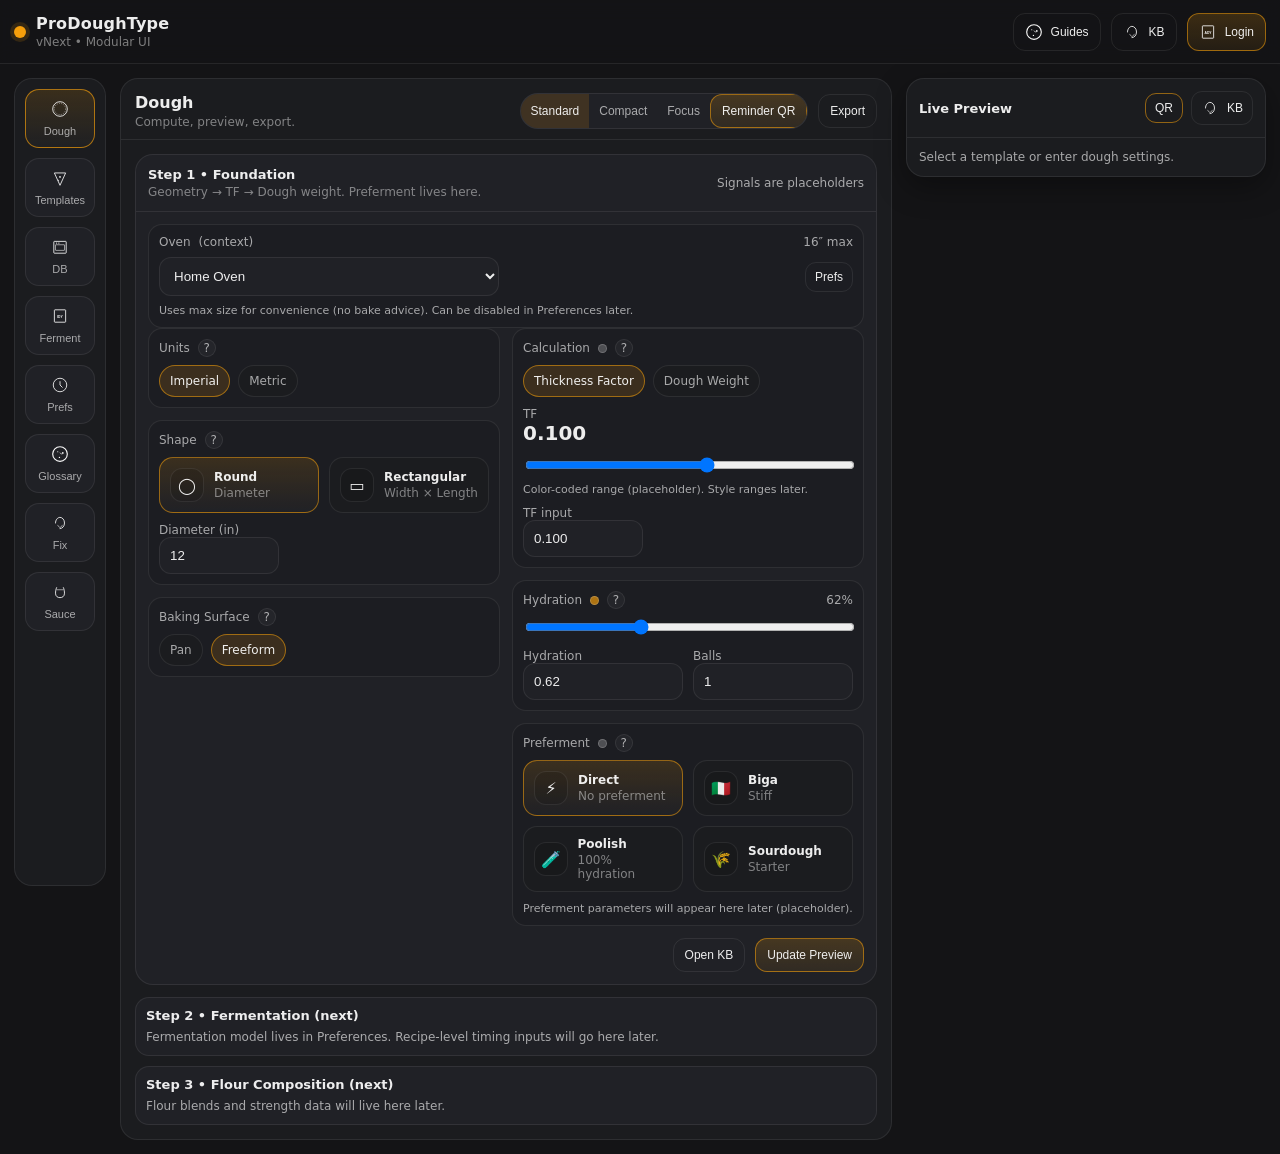
==== index.html @ a7e84750 "Initial commit" ====
<!doctype html>
<html lang="en">
<head>
  <meta charset="utf-8" />
  <meta name="viewport" content="width=device-width, initial-scale=1" />
  <title>ProDoughType vNext</title>

  <!-- 1a) CSS -->
  <link rel="stylesheet" href="./app.css" />
</head>

<body>
  <!-- 1b) App Shell -->
  <div id="app" class="app">

    <!-- 2a) Top Bar -->
    <header class="topbar">
      <div class="brand">
        <div class="brand-dot"></div>
        <div class="brand-text">
          <div class="brand-title">ProDoughType</div>
          <div class="brand-sub">vNext • Modular UI</div>
        </div>
      </div>

      <div class="topbar-actions">
        <button class="btn ghost" id="btnQuickGuide" title="Guides">
          <img class="ico" src="./icons/guides.svg" alt="" />
          <span>Guides</span>
        </button>

        <button class="btn ghost" id="btnOpenKB" title="Knowledge Base">
          <img class="ico" src="./icons/kb.svg" alt="" />
          <span>KB</span>
        </button>

        <button class="btn primary" id="btnAuth" title="Login">
          <img class="ico" src="./icons/login.svg" alt="" />
          <span id="authLabel">Login</span>
        </button>
      </div>
    </header>

    <!-- 2b) Main Layout -->
    <div class="layout">

      <!-- 3a) Left Nav (icon buttons, compact) -->
      <nav class="sidebar" aria-label="Primary">
        <button class="navbtn active" data-route="dough" title="Dough">
          <img class="ico" src="./icons/dough.svg" alt="" />
          <div class="navtxt">Dough</div>
        </button>

        <button class="navbtn" data-route="templates" title="Templates">
          <img class="ico" src="./icons/templates.svg" alt="" />
          <div class="navtxt">Templates</div>
        </button>

        <button class="navbtn" data-route="databases" title="Databases">
          <img class="ico" src="./icons/db.svg" alt="" />
          <div class="navtxt">DB</div>
        </button>

        <button class="navbtn" data-route="fermentation" title="Fermentation">
          <img class="ico" src="./icons/ferment.svg" alt="" />
          <div class="navtxt">Ferment</div>
        </button>

        <button class="navbtn" data-route="preferences" title="Preferences">
          <img class="ico" src="./icons/prefs.svg" alt="" />
          <div class="navtxt">Prefs</div>
        </button>

        <button class="navbtn" data-route="glossary" title="Glossary">
          <img class="ico" src="./icons/guides.svg" alt="" />
          <div class="navtxt">Glossary</div>
        </button>

        <button class="navbtn" data-route="troubleshooting" title="Troubleshooting">
          <img class="ico" src="./icons/kb.svg" alt="" />
          <div class="navtxt">Fix</div>
        </button>

        <button class="navbtn" data-route="sauceSource" title="SauceSource (placeholder)">
          <img class="ico" src="./icons/sauce.svg" alt="" />
          <div class="navtxt">Sauce</div>
        </button>
      </nav>

      <!-- 3b) Workspace -->
      <main class="workspace" aria-label="Workspace">
        <!-- 4a) Route Header -->
        <div class="panelhead">
          <div>
            <div class="paneltitle" id="routeTitle">Dough</div>
            <div class="panelsub" id="routeSub">Compute, preview, export.</div>
          </div>

          <div class="paneltools">
            <div class="seg" id="uiModeSeg">
              <button class="segbtn active" data-uimode="standard">Standard</button>
              <button class="segbtn" data-uimode="compact">Compact</button>
              <button class="segbtn" data-uimode="focus">Focus</button>
			  <!-- E1) Add this button in paneltools -->
              <button class="btn primary" id="btnReminderQR">
             <span>Reminder QR</span>
             </button>
          </div>

            <button class="btn ghost" id="btnExport">
              <span>Export</span>
            </button>
          </div>
        </div>

        <!-- 4b) Route Content Mount -->
        <section id="routeMount" class="routemount"></section>
      </main>

      <!-- 3c) Right Panel: Live Preview + KB Drawer -->
      <aside class="rightpanel" aria-label="Preview">
        <!-- 5a) Live Preview Card -->
        <div class="card" id="previewCard">
          <!-- A1) Live Preview header tools -->
<div class="cardhead">
  <div class="cardtitle">Live Preview</div>

  <div style="display:flex; gap:8px; align-items:center;">
    <button class="btn ghost sm" id="btnPreviewQR" title="Reminder QR">
      <span>QR</span>
    </button>

    <button class="btn ghost sm" id="btnSwapToKB">
      <img class="ico" src="./icons/kb.svg" alt="" />
      <span>KB</span>
    </button>
  </div>
</div>
          <div class="cardbody" id="previewBody">
            <div class="muted">Preview will appear here.</div>
          </div>
        </div>

        <!-- 5b) KB Drawer (replaces preview when open) -->
        <div class="card hidden" id="kbCard">
          <div class="cardhead">
            <div class="cardtitle">Knowledge Base</div>
            <button class="btn ghost sm" id="btnBackToPreview">
              <span>Back</span>
            </button>
          </div>
          <div class="cardbody">
            <input id="kbQuery" class="input" placeholder="Search (sticky dough, slack, gummy, overproofed…)" />
            <div class="list" id="kbResults"></div>
          </div>
        </div>
      </aside>

    </div>
  </div>

  <!-- 6a) Login Modal -->
  <div class="modal hidden" id="authModal" role="dialog" aria-modal="true" aria-labelledby="authTitle">
    <div class="modalbox">
      <div class="modalhead">
        <div class="modaltitle" id="authTitle">Login</div>
        <button class="btn ghost sm" id="btnCloseAuth">Close</button>
      </div>

      <div class="modalbody">
        <div class="row">
          <label class="lbl">Username</label>
          <input id="authUser" class="input" placeholder="danny" />
        </div>
        <div class="row">
          <label class="lbl">Password</label>
          <input id="authPass" class="input" placeholder="••••••••" type="password" />
        </div>

        <div class="row split">
          <button class="btn primary" id="btnDoLogin">Login</button>
          <button class="btn ghost" id="btnDoLogout">Logout</button>
        </div>

        <div class="hint">
          Placeholder auth: localStorage session token (swap later for real backend).
        </div>
      </div>
    </div>
  </div>

  <!-- 7a) App JS -->
  <script type="module" src="./app.js"></script>
</body>
</html>
---- app.css ----
/* 1b) Theme */
:root{
  --bg: #141416;
  --panel: #1b1c1f;
  --panel2: #202126;
  --border: rgba(255,255,255,.08);
  --text: rgba(255,255,255,.92);
  --muted: rgba(255,255,255,.62);
  --muted2: rgba(255,255,255,.45);

  --accent: #f59e0b;
  --accent2: rgba(245,158,11,.14);

  --r-sm: 10px;
  --r-md: 14px;
  --r-lg: 18px;

  --shadow: 0 10px 30px rgba(0,0,0,.35);
  --t: 140ms ease;
}

*{ box-sizing:border-box; }
html,body{ height:100%; }
body{
  margin:0;
  font-family: ui-sans-serif, system-ui, -apple-system, Segoe UI, Roboto, Arial;
  background: var(--bg);
  color: var(--text);
}

/* 2a) Shell */
.app{ min-height:100%; }
.topbar{
  height:64px;
  display:flex;
  align-items:center;
  justify-content:space-between;
  padding: 0 14px;
  border-bottom: 1px solid var(--border);
  background: rgba(20,20,22,.82);
  backdrop-filter: blur(10px);
  position: sticky;
  top: 0;
  z-index: 40;
}

.brand{ display:flex; align-items:center; gap:10px; }
.brand-dot{
  width:12px; height:12px; border-radius:999px;
  background: var(--accent);
  box-shadow: 0 0 0 4px var(--accent2);
}
.brand-title{ font-weight:700; letter-spacing:.2px; }
.brand-sub{ font-size:12px; color: var(--muted2); margin-top:2px; }

.topbar-actions{ display:flex; align-items:center; gap:10px; }

.layout{
  display:grid;
  grid-template-columns: 92px 1fr 360px;
  gap: 14px;
  padding: 14px;
}

/* 3a) Sidebar */
.sidebar{
  background: var(--panel);
  border: 1px solid var(--border);
  border-radius: var(--r-lg);
  padding: 10px;
  display:flex;
  flex-direction:column;
  gap:10px;
  height: calc(100vh - 64px - 28px);
  position: sticky;
  top: 78px;
}

.navbtn{
  width:100%;
  display:flex;
  flex-direction:column;
  align-items:center;
  gap:7px;
  padding: 10px 8px;
  border: 1px solid var(--border);
  border-radius: var(--r-md);
  background: var(--panel2);
  cursor:pointer;
  transition: all var(--t);
}
.navbtn:hover{ border-color: rgba(255,255,255,.18); }
.navbtn.active{
  border-color: rgba(245,158,11,.65);
  background: linear-gradient(180deg, rgba(245,158,11,.14), rgba(255,255,255,.02));
}
.navtxt{ font-size:11px; color: var(--muted); }
.ico{ width:18px; height:18px; }

/* 3b) Workspace */
.workspace{
  background: var(--panel);
  border: 1px solid var(--border);
  border-radius: var(--r-lg);
  overflow:hidden;
  min-height: calc(100vh - 64px - 28px);
}

.panelhead{
  display:flex;
  align-items:center;
  justify-content:space-between;
  padding: 14px 14px 10px 14px;
  border-bottom: 1px solid var(--border);
}
.paneltitle{ font-size:16px; font-weight:700; }
.panelsub{ font-size:12px; color: var(--muted2); margin-top:3px; }

.paneltools{ display:flex; align-items:center; gap:10px; }

/* 4a) Segmented UI mode */
.seg{
  display:flex;
  border: 1px solid var(--border);
  border-radius: 999px;
  overflow:hidden;
  background: var(--panel2);
}
.segbtn{
  padding: 8px 10px;
  font-size:12px;
  color: var(--muted);
  background: transparent;
  border: 0;
  cursor:pointer;
  transition: all var(--t);
}
.segbtn.active{
  color: var(--text);
  background: var(--accent2);
}

/* 4b) Route mount */
.routemount{ padding: 14px; }

/* 3c) Right panel */
.rightpanel{
  position: sticky;
  top: 78px;
  height: calc(100vh - 64px - 28px);
  display:flex;
  flex-direction:column;
  gap:14px;
}

/* 5a) Cards */
.card{
  background: var(--panel);
  border: 1px solid var(--border);
  border-radius: var(--r-lg);
  overflow:hidden;
  box-shadow: var(--shadow);
}
.cardhead{
  display:flex;
  align-items:center;
  justify-content:space-between;
  padding: 12px 12px;
  border-bottom: 1px solid var(--border);
}
.cardtitle{ font-weight:700; font-size:13px; }
.cardbody{ padding: 12px; }

.hidden{ display:none !important; }

/* 6a) Buttons */
.btn{
  display:inline-flex;
  align-items:center;
  gap:8px;
  padding: 9px 11px;
  border-radius: 12px;
  border: 1px solid var(--border);
  background: var(--panel2);
  color: var(--text);
  cursor:pointer;
  transition: all var(--t);
  font-size: 12px;
}
.btn:hover{ border-color: rgba(255,255,255,.18); }
.btn.primary{
  border-color: rgba(245,158,11,.55);
  background: linear-gradient(180deg, rgba(245,158,11,.18), rgba(245,158,11,.08));
}
.btn.ghost{ background: transparent; }
.btn.sm{ padding: 7px 9px; border-radius: 11px; }

.input{
  width:100%;
  padding: 10px 10px;
  border-radius: 12px;
  border: 1px solid var(--border);
  background: var(--panel2);
  color: var(--text);
  outline: none;
}
.input::placeholder{ color: rgba(255,255,255,.35); }

.lbl{ font-size:12px; color: var(--muted); display:block; margin-bottom:6px; }
.row{ margin-bottom: 12px; }
.row.split{ display:flex; gap:10px; }
.muted{ color: var(--muted); font-size:12px; }
.hint{ color: var(--muted2); font-size:12px; line-height:1.35; margin-top: 10px; }

/* 7a) Lists */
.list{ display:flex; flex-direction:column; gap:10px; margin-top:10px; max-height: 520px; overflow:auto; }
.item{
  border: 1px solid var(--border);
  background: var(--panel2);
  border-radius: 14px;
  padding: 10px;
}
.item h4{ margin:0 0 6px 0; font-size:13px; }
.item p{ margin:0; font-size:12px; color: var(--muted); line-height: 1.35; }

/* D2) modal body spacing helper */
.modalbody .btn { margin: 0; }

/* 8a) Modal */
.modal{
  position: fixed;
  inset: 0;
  background: rgba(0,0,0,.55);
  display:flex;
  align-items:center;
  justify-content:center;
  z-index: 90;
}
.modalbox{
  width: min(520px, calc(100vw - 22px));
  background: var(--panel);
  border: 1px solid var(--border);
  border-radius: 18px;
  box-shadow: var(--shadow);
  overflow:hidden;
}
.modalhead{
  display:flex;
  align-items:center;
  justify-content:space-between;
  padding: 12px;
  border-bottom: 1px solid var(--border);
}
.modaltitle{ font-weight:800; font-size:13px; }
.modalbody{ padding: 12px; }

/* 9a) Compact / Focus UI modes (applied via body[data-uimode]) */
body[data-uimode="compact"] .layout{ grid-template-columns: 84px 1fr 320px; }
body[data-uimode="focus"] .rightpanel{ display:none; }
body[data-uimode="focus"] .layout{ grid-template-columns: 92px 1fr; }

/* B1) Foundation layout */
.foundation-grid{
  display:grid;
  grid-template-columns: 1fr 1fr;
  gap: 12px;
}
@media (max-width: 980px){
  .foundation-grid{ grid-template-columns: 1fr; }
}

.step{
  border: 1px solid var(--border);
  border-radius: var(--r-lg);
  background: var(--panel2);
  overflow:hidden;
}
.stephead{
  display:flex;
  justify-content:space-between;
  align-items:center;
  padding: 12px;
  border-bottom: 1px solid var(--border);
}
.steptitle{ font-weight:800; font-size:13px; }
.stepsub{ color: var(--muted2); font-size:12px; margin-top:3px; }
.stepbody{ padding: 12px; }

.field{
  border: 1px solid var(--border);
  border-radius: var(--r-md);
  padding: 10px;
  background: rgba(0,0,0,.10);
}
.fieldtop{
  display:flex;
  align-items:center;
  justify-content:space-between;
  gap: 10px;
  margin-bottom: 8px;
}
.fieldlbl{
  display:flex;
  align-items:center;
  gap: 8px;
  font-size:12px;
  color: var(--muted);
}
.fieldrow{ display:flex; gap:10px; flex-wrap:wrap; align-items:center; }

.pills{ display:flex; gap:8px; flex-wrap:wrap; }
.pill{
  display:inline-flex;
  align-items:center;
  gap:8px;
  padding: 8px 10px;
  border-radius: 999px;
  border: 1px solid var(--border);
  background: var(--panel);
  cursor:pointer;
  transition: all var(--t);
  font-size:12px;
  color: var(--muted);
  user-select:none;
}
.pill:hover{ border-color: rgba(255,255,255,.18); }
.pill.active{
  background: var(--accent2);
  border-color: rgba(245,158,11,.55);
  color: var(--text);
}

.square-grid{
  display:grid;
  grid-template-columns: 1fr 1fr;
  gap: 10px;
}
.sq{
  display:flex;
  gap:10px;
  align-items:center;
  padding: 10px;
  border-radius: var(--r-md);
  border: 1px solid var(--border);
  background: var(--panel);
  cursor:pointer;
  transition: all var(--t);
}
.sq:hover{ border-color: rgba(255,255,255,.18); }
.sq.active{
  background: linear-gradient(180deg, rgba(245,158,11,.14), rgba(255,255,255,.02));
  border-color: rgba(245,158,11,.55);
}
.sq .sqico{
  width:34px; height:34px; border-radius: 12px;
  display:grid; place-items:center;
  border: 1px solid var(--border);
  background: rgba(0,0,0,.10);
}
.sq .sqt{ font-weight:700; font-size:12px; }
.sq .sqs{ font-size:12px; color: var(--muted2); margin-top:2px; }

.inline{
  display:flex; gap:10px; align-items:center; flex-wrap:wrap;
}
.smallinput{
  width: 120px;
}

/* B2) Traffic signals (subtle dots) */
.sig{
  width:9px; height:9px;
  border-radius: 999px;
  border: 1px solid rgba(255,255,255,.22);
  opacity: .9;
}
.sig.g{ background: rgba(46, 204, 113, .75); }
.sig.a{ background: rgba(245, 158, 11, .75); }
.sig.r{ background: rgba(231, 76, 60, .78); }
.sig.gray{ background: rgba(255,255,255,.25); }

.kbmini{
  display:inline-flex;
  align-items:center;
  justify-content:center;
  width:18px; height:18px;
  border-radius: 999px;
  border: 1px solid var(--border);
  background: rgba(255,255,255,.04);
  color: var(--muted);
  cursor:pointer;
  font-size: 12px;
  line-height: 1;
}
.kbmini:hover{ border-color: rgba(255,255,255,.18); }

/* B3) Small snippet popup */
.pop{
  position: fixed;
  z-index: 120;
  width: min(360px, calc(100vw - 22px));
  border-radius: 16px;
  border: 1px solid var(--border);
  background: rgba(27,28,31,.98);
  box-shadow: var(--shadow);
  padding: 12px;
}
.pop h4{
  margin:0 0 6px 0;
  font-size: 13px;
}
.pop p{
  margin:0;
  color: var(--muted);
  font-size: 12px;
  line-height: 1.35;
}
.pop .poprow{
  display:flex;
  justify-content:space-between;
  align-items:center;
  gap:10px;
  margin-top: 10px;
}
.pop a{
  color: rgba(245,158,11,.95);
  text-decoration: none;
  font-size: 12px;
}
.pop a:hover{ text-decoration: underline; }
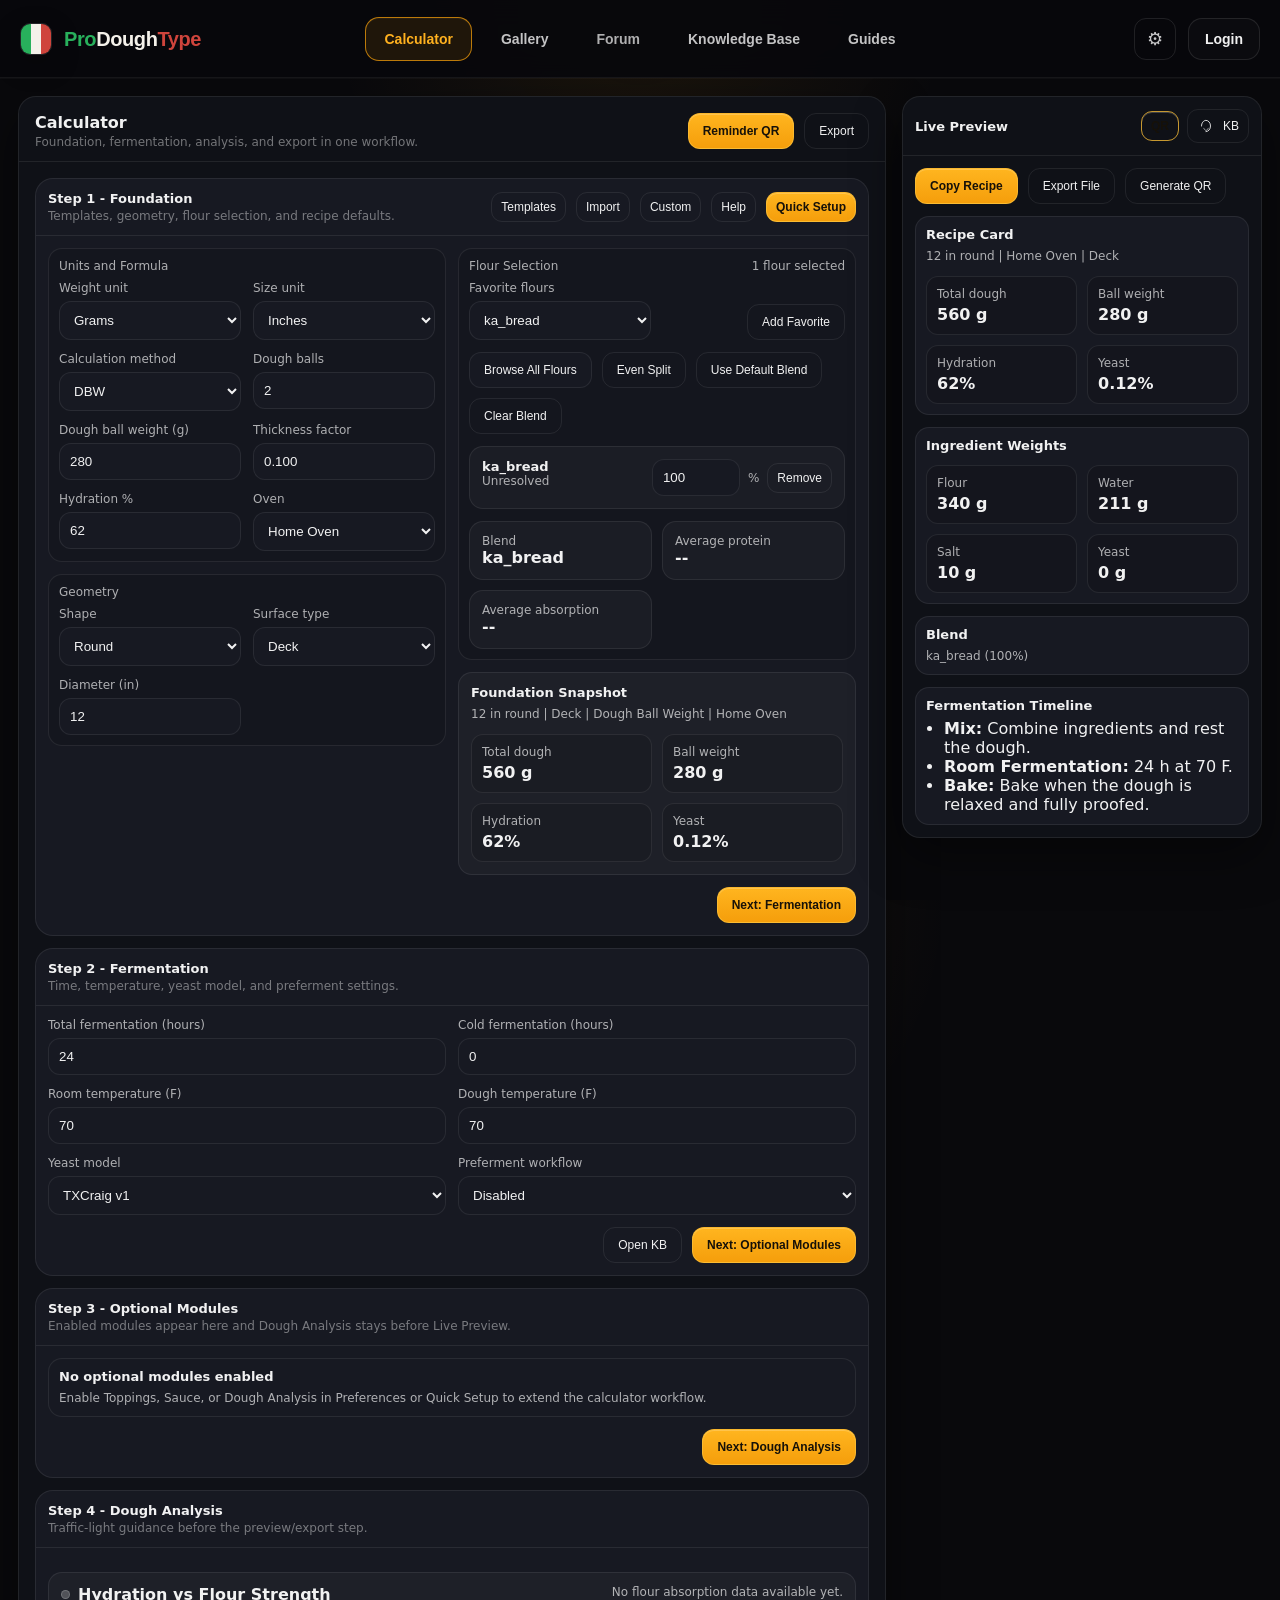
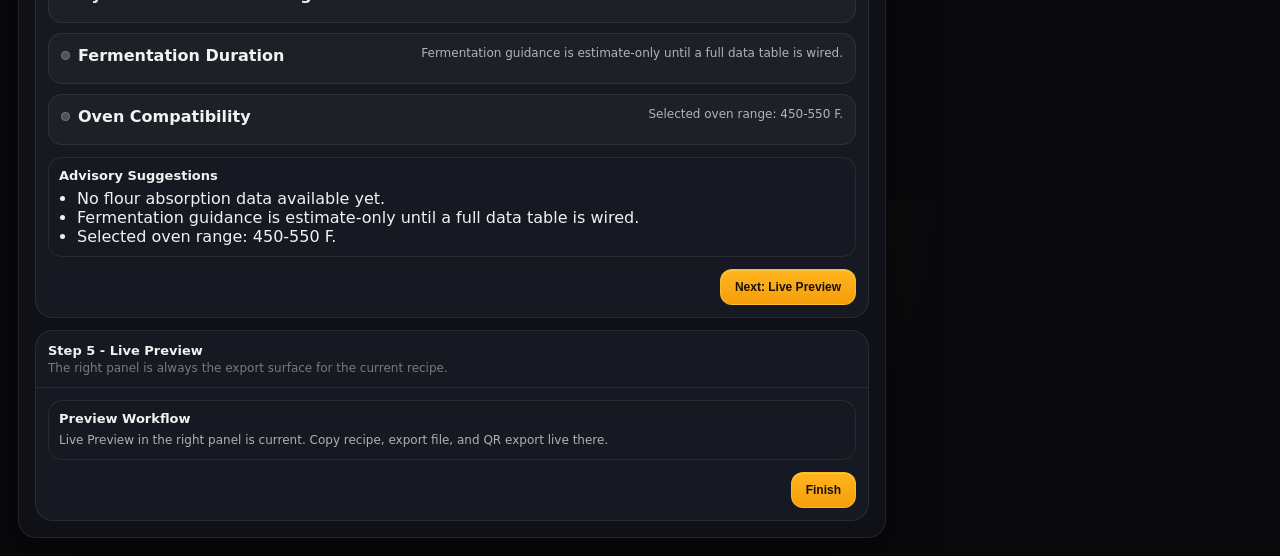
==== commit b676282a: "New update on UI New UI that shifted buttons and expanded prefs" ====
--- a/index.html
+++ b/index.html
@@ -1,170 +1,116 @@
-<!doctype html>
+﻿<!doctype html>
 <html lang="en">
 <head>
   <meta charset="utf-8" />
   <meta name="viewport" content="width=device-width, initial-scale=1" />
   <title>ProDoughType vNext</title>
-
-  <!-- 1a) CSS -->
   <link rel="stylesheet" href="./app.css" />
 </head>
 
 <body>
-  <!-- 1b) App Shell -->
   <div id="app" class="app">
-
-    <!-- 2a) Top Bar -->
     <header class="topbar">
-      <div class="brand">
-        <div class="brand-dot"></div>
-        <div class="brand-text">
-          <div class="brand-title">ProDoughType</div>
-          <div class="brand-sub">vNext • Modular UI</div>
-        </div>
+      <div class="topbar-left">
+        <button class="brand brand-btn" id="btnHome" type="button" title="Open calculator">
+          <span class="brand-flag" aria-hidden="true">
+            <span class="brand-stripe green"></span>
+            <span class="brand-stripe white"></span>
+            <span class="brand-stripe red"></span>
+          </span>
+          <span class="brand-text">
+            <span class="brand-title">
+              <span class="brand-word pro">Pro</span><span class="brand-word dough">Dough</span><span class="brand-word type">Type</span>
+            </span>
+          </span>
+        </button>
       </div>
 
-      <div class="topbar-actions">
-        <button class="btn ghost" id="btnQuickGuide" title="Guides">
-          <img class="ico" src="./icons/guides.svg" alt="" />
-          <span>Guides</span>
+      <div class="topbar-center">
+        <nav class="toolbar-nav" aria-label="Primary">
+          <button class="toolbar-link" id="btnCalculator" type="button" data-route-link="dough">Calculator</button>
+          <button class="toolbar-link" id="btnGallery" type="button" data-route-link="templates">Gallery</button>
+          <button class="toolbar-link placeholder-link" id="btnForum" type="button">Forum</button>
+          <button class="toolbar-link" id="btnOpenKB" type="button">Knowledge Base</button>
+          <button class="toolbar-link" id="btnGuides" type="button" data-route-link="guides">Guides</button>
+        </nav>
+      </div>
+
+      <div class="topbar-right">
+        <button class="iconbtn" id="btnPreferences" type="button" title="Preferences" aria-label="Preferences">
+          <span class="gear-mark" aria-hidden="true">&#9881;</span>
         </button>
 
-        <button class="btn ghost" id="btnOpenKB" title="Knowledge Base">
-          <img class="ico" src="./icons/kb.svg" alt="" />
-          <span>KB</span>
-        </button>
-
-        <button class="btn primary" id="btnAuth" title="Login">
-          <img class="ico" src="./icons/login.svg" alt="" />
-          <span id="authLabel">Login</span>
+        <button class="auth-trigger" id="btnAuth" type="button" title="Login or profile">
+          <img class="auth-image hidden" id="authImage" alt="" />
+          <span class="auth-avatar hidden" id="authAvatar"></span>
+          <span class="auth-label" id="authLabel">Login</span>
         </button>
       </div>
     </header>
 
-    <!-- 2b) Main Layout -->
     <div class="layout">
-
-      <!-- 3a) Left Nav (icon buttons, compact) -->
-      <nav class="sidebar" aria-label="Primary">
-        <button class="navbtn active" data-route="dough" title="Dough">
-          <img class="ico" src="./icons/dough.svg" alt="" />
-          <div class="navtxt">Dough</div>
-        </button>
-
-        <button class="navbtn" data-route="templates" title="Templates">
-          <img class="ico" src="./icons/templates.svg" alt="" />
-          <div class="navtxt">Templates</div>
-        </button>
-
-        <button class="navbtn" data-route="databases" title="Databases">
-          <img class="ico" src="./icons/db.svg" alt="" />
-          <div class="navtxt">DB</div>
-        </button>
-
-        <button class="navbtn" data-route="fermentation" title="Fermentation">
-          <img class="ico" src="./icons/ferment.svg" alt="" />
-          <div class="navtxt">Ferment</div>
-        </button>
-
-        <button class="navbtn" data-route="preferences" title="Preferences">
-          <img class="ico" src="./icons/prefs.svg" alt="" />
-          <div class="navtxt">Prefs</div>
-        </button>
-
-        <button class="navbtn" data-route="glossary" title="Glossary">
-          <img class="ico" src="./icons/guides.svg" alt="" />
-          <div class="navtxt">Glossary</div>
-        </button>
-
-        <button class="navbtn" data-route="troubleshooting" title="Troubleshooting">
-          <img class="ico" src="./icons/kb.svg" alt="" />
-          <div class="navtxt">Fix</div>
-        </button>
-
-        <button class="navbtn" data-route="sauceSource" title="SauceSource (placeholder)">
-          <img class="ico" src="./icons/sauce.svg" alt="" />
-          <div class="navtxt">Sauce</div>
-        </button>
-      </nav>
-
-      <!-- 3b) Workspace -->
       <main class="workspace" aria-label="Workspace">
-        <!-- 4a) Route Header -->
         <div class="panelhead">
           <div>
-            <div class="paneltitle" id="routeTitle">Dough</div>
-            <div class="panelsub" id="routeSub">Compute, preview, export.</div>
+            <div class="paneltitle" id="routeTitle">Calculator</div>
+            <div class="panelsub" id="routeSub">Build formulas, preview, and export.</div>
           </div>
 
           <div class="paneltools">
-            <div class="seg" id="uiModeSeg">
-              <button class="segbtn active" data-uimode="standard">Standard</button>
-              <button class="segbtn" data-uimode="compact">Compact</button>
-              <button class="segbtn" data-uimode="focus">Focus</button>
-			  <!-- E1) Add this button in paneltools -->
-              <button class="btn primary" id="btnReminderQR">
-             <span>Reminder QR</span>
-             </button>
-          </div>
-
-            <button class="btn ghost" id="btnExport">
+            <button class="btn primary" id="btnReminderQR" type="button">
+              <span>Reminder QR</span>
+            </button>
+            <button class="btn ghost" id="btnExport" type="button">
               <span>Export</span>
             </button>
           </div>
         </div>
 
-        <!-- 4b) Route Content Mount -->
         <section id="routeMount" class="routemount"></section>
       </main>
 
-      <!-- 3c) Right Panel: Live Preview + KB Drawer -->
       <aside class="rightpanel" aria-label="Preview">
-        <!-- 5a) Live Preview Card -->
         <div class="card" id="previewCard">
-          <!-- A1) Live Preview header tools -->
-<div class="cardhead">
-  <div class="cardtitle">Live Preview</div>
+          <div class="cardhead">
+            <div class="cardtitle">Live Preview</div>
 
-  <div style="display:flex; gap:8px; align-items:center;">
-    <button class="btn ghost sm" id="btnPreviewQR" title="Reminder QR">
-      <span>QR</span>
-    </button>
+            <div style="display:flex; gap:8px; align-items:center;">
+              <button class="btn ghost sm" id="btnPreviewQR" title="Reminder QR" type="button">
+                <span>QR</span>
+              </button>
 
-    <button class="btn ghost sm" id="btnSwapToKB">
-      <img class="ico" src="./icons/kb.svg" alt="" />
-      <span>KB</span>
-    </button>
-  </div>
-</div>
+              <button class="btn ghost sm" id="btnSwapToKB" type="button">
+                <img class="ico" src="./icons/kb.svg" alt="" />
+                <span>KB</span>
+              </button>
+            </div>
+          </div>
           <div class="cardbody" id="previewBody">
             <div class="muted">Preview will appear here.</div>
           </div>
         </div>
 
-        <!-- 5b) KB Drawer (replaces preview when open) -->
         <div class="card hidden" id="kbCard">
           <div class="cardhead">
             <div class="cardtitle">Knowledge Base</div>
-            <button class="btn ghost sm" id="btnBackToPreview">
+            <button class="btn ghost sm" id="btnBackToPreview" type="button">
               <span>Back</span>
             </button>
           </div>
           <div class="cardbody">
-            <input id="kbQuery" class="input" placeholder="Search (sticky dough, slack, gummy, overproofed…)" />
+            <input id="kbQuery" class="input" placeholder="Search (sticky dough, slack, gummy, overproofed...)" />
             <div class="list" id="kbResults"></div>
           </div>
         </div>
       </aside>
-
     </div>
   </div>
 
-  <!-- 6a) Login Modal -->
   <div class="modal hidden" id="authModal" role="dialog" aria-modal="true" aria-labelledby="authTitle">
     <div class="modalbox">
       <div class="modalhead">
         <div class="modaltitle" id="authTitle">Login</div>
-        <button class="btn ghost sm" id="btnCloseAuth">Close</button>
+        <button class="btn ghost sm" id="btnCloseAuth" type="button">Close</button>
       </div>
 
       <div class="modalbody">
@@ -174,22 +120,63 @@
         </div>
         <div class="row">
           <label class="lbl">Password</label>
-          <input id="authPass" class="input" placeholder="••••••••" type="password" />
+          <input id="authPass" class="input" placeholder="password" type="password" />
         </div>
 
         <div class="row split">
-          <button class="btn primary" id="btnDoLogin">Login</button>
-          <button class="btn ghost" id="btnDoLogout">Logout</button>
+          <button class="btn primary" id="btnDoLogin" type="button">Login</button>
         </div>
 
         <div class="hint">
-          Placeholder auth: localStorage session token (swap later for real backend).
+          Placeholder auth popup for local development. Profile details are stored locally for now.
         </div>
       </div>
     </div>
   </div>
 
-  <!-- 7a) App JS -->
+  <div class="modal hidden" id="profileModal" role="dialog" aria-modal="true" aria-labelledby="profileTitle">
+    <div class="modalbox">
+      <div class="modalhead">
+        <div class="modaltitle" id="profileTitle">Profile</div>
+        <button class="btn ghost sm" id="btnCloseProfile" type="button">Close</button>
+      </div>
+
+      <div class="modalbody">
+        <div class="row">
+          <label class="lbl">Username</label>
+          <input id="profileUsername" class="input" placeholder="Danny Dough" />
+        </div>
+        <div class="row">
+          <label class="lbl">Email</label>
+          <input id="profileEmail" class="input" placeholder="name@example.com" />
+        </div>
+        <div class="row">
+          <label class="lbl">Avatar image URL</label>
+          <input id="profileAvatarUrl" class="input" placeholder="https://example.com/avatar.jpg" />
+        </div>
+        <div class="row">
+          <label class="lbl">Favorite pizza</label>
+          <input id="profileFavoritePizza" class="input" placeholder="NY slice" />
+        </div>
+        <div class="row">
+          <label class="checkrow">
+            <input id="profileSubscriber" type="checkbox" />
+            <span>Paid subscriber</span>
+          </label>
+        </div>
+
+        <div class="row split">
+          <button class="btn primary" id="btnSaveProfile" type="button">Save Profile</button>
+          <button class="btn ghost" id="btnProfileLogout" type="button">Logout</button>
+        </div>
+
+        <div class="hint">
+          Account data is local-only until backend auth and billing are wired.
+        </div>
+      </div>
+    </div>
+  </div>
+
   <script type="module" src="./app.js"></script>
 </body>
-</html>+</html>
--- a/app.css
+++ b/app.css
@@ -1,21 +1,27 @@
-/* 1b) Theme */
+﻿/* 1b) Theme */
 :root{
-  --bg: #141416;
-  --panel: #1b1c1f;
-  --panel2: #202126;
+  --bg: #09090c;
+  --panel: #0f1117;
+  --panel2: #171922;
+  --panel3: #1d202a;
   --border: rgba(255,255,255,.08);
-  --text: rgba(255,255,255,.92);
-  --muted: rgba(255,255,255,.62);
-  --muted2: rgba(255,255,255,.45);
+  --border-strong: rgba(245,158,11,.42);
+  --text: rgba(255,255,255,.94);
+  --muted: rgba(255,255,255,.66);
+  --muted2: rgba(255,255,255,.42);
 
   --accent: #f59e0b;
   --accent2: rgba(245,158,11,.14);
+  --accent-strong: #ffb11f;
+  --brand-green: #28b05c;
+  --brand-white: #f4f1ea;
+  --brand-red: #cf443c;
 
   --r-sm: 10px;
   --r-md: 14px;
   --r-lg: 18px;
 
-  --shadow: 0 10px 30px rgba(0,0,0,.35);
+  --shadow: 0 18px 50px rgba(0,0,0,.42);
   --t: 140ms ease;
 }
 
@@ -24,93 +30,185 @@
 body{
   margin:0;
   font-family: ui-sans-serif, system-ui, -apple-system, Segoe UI, Roboto, Arial;
-  background: var(--bg);
+  background:
+    radial-gradient(circle at top center, rgba(245,158,11,.08), transparent 28%),
+    var(--bg);
   color: var(--text);
 }
 
 /* 2a) Shell */
 .app{ min-height:100%; }
 .topbar{
-  height:64px;
-  display:flex;
-  align-items:center;
-  justify-content:space-between;
-  padding: 0 14px;
-  border-bottom: 1px solid var(--border);
-  background: rgba(20,20,22,.82);
-  backdrop-filter: blur(10px);
+  min-height:78px;
+  display:grid;
+  grid-template-columns: 1fr auto 1fr;
+  align-items:center;
+  gap:24px;
+  padding: 0 20px;
+  border-bottom: 1px solid rgba(255,255,255,.06);
+  background: rgba(8,8,12,.94);
+  backdrop-filter: blur(14px);
   position: sticky;
   top: 0;
-  z-index: 40;
-}
-
-.brand{ display:flex; align-items:center; gap:10px; }
-.brand-dot{
-  width:12px; height:12px; border-radius:999px;
-  background: var(--accent);
-  box-shadow: 0 0 0 4px var(--accent2);
-}
-.brand-title{ font-weight:700; letter-spacing:.2px; }
-.brand-sub{ font-size:12px; color: var(--muted2); margin-top:2px; }
-
-.topbar-actions{ display:flex; align-items:center; gap:10px; }
+  z-index: 60;
+  box-shadow: 0 1px 0 rgba(255,255,255,.03);
+}
+
+.topbar-left{
+  display:flex;
+  align-items:center;
+  min-width:0;
+}
+
+.topbar-center{
+  display:flex;
+  justify-content:center;
+  min-width:0;
+}
+
+.topbar-right{
+  display:flex;
+  align-items:center;
+  justify-content:flex-end;
+  gap:12px;
+  min-width:0;
+}
+
+.brand{
+  display:flex;
+  align-items:center;
+  gap:12px;
+}
+
+.brand-btn{
+  padding:0;
+  border:0;
+  background:transparent;
+  color:var(--text);
+  cursor:pointer;
+}
+
+.brand-flag{
+  width:32px;
+  height:32px;
+  border-radius:10px;
+  overflow:hidden;
+  display:grid;
+  grid-template-columns: repeat(3, 1fr);
+  border:1px solid rgba(255,255,255,.12);
+  box-shadow: 0 10px 28px rgba(0,0,0,.25);
+}
+
+.brand-stripe.green{ background:var(--brand-green); }
+.brand-stripe.white{ background:var(--brand-white); }
+.brand-stripe.red{ background:var(--brand-red); }
+
+.brand-text{
+  display:flex;
+  align-items:center;
+}
+
+.brand-title{
+  display:inline-flex;
+  align-items:center;
+  font-weight:800;
+  letter-spacing:-.02em;
+  font-size:20px;
+  line-height:1;
+}
+
+.brand-word.pro{ color: var(--brand-green); }
+.brand-word.dough{ color: var(--brand-white); }
+.brand-word.type{ color: var(--brand-red); }
+
+.toolbar-nav{
+  display:flex;
+  align-items:center;
+  justify-content:center;
+  gap:10px;
+  flex-wrap:wrap;
+}
+
+.toolbar-link{
+  display:inline-flex;
+  align-items:center;
+  justify-content:center;
+  min-height:44px;
+  padding: 0 18px;
+  border-radius: 14px;
+  border: 1px solid transparent;
+  background: transparent;
+  color: rgba(255,255,255,.76);
+  cursor:pointer;
+  transition: all var(--t);
+  font-size:14px;
+  font-weight:600;
+}
+
+.toolbar-link:hover{
+  color: var(--text);
+  background: rgba(255,255,255,.03);
+}
+
+.toolbar-link.active{
+  border-color: rgba(245,158,11,.74);
+  background: rgba(245,158,11,.1);
+  color: var(--accent-strong);
+  box-shadow: inset 0 1px 0 rgba(255,255,255,.04);
+}
+
+.placeholder-link{
+  color: rgba(255,255,255,.68);
+}
+
+.iconbtn{
+  display:inline-grid;
+  place-items:center;
+  width:42px;
+  height:42px;
+  border-radius:12px;
+  border: 1px solid rgba(255,255,255,.1);
+  background: transparent;
+  color: rgba(255,255,255,.78);
+  cursor:pointer;
+  transition: all var(--t);
+}
+
+.iconbtn:hover,
+.iconbtn.active{
+  border-color: rgba(245,158,11,.58);
+  background: rgba(245,158,11,.1);
+  color: var(--accent-strong);
+}
+
+.gear-mark{
+  font-size:18px;
+  line-height:1;
+}
 
 .layout{
   display:grid;
-  grid-template-columns: 92px 1fr 360px;
-  gap: 14px;
-  padding: 14px;
-}
-
-/* 3a) Sidebar */
-.sidebar{
-  background: var(--panel);
-  border: 1px solid var(--border);
-  border-radius: var(--r-lg);
-  padding: 10px;
-  display:flex;
-  flex-direction:column;
-  gap:10px;
-  height: calc(100vh - 64px - 28px);
-  position: sticky;
-  top: 78px;
-}
-
-.navbtn{
-  width:100%;
-  display:flex;
-  flex-direction:column;
-  align-items:center;
-  gap:7px;
-  padding: 10px 8px;
-  border: 1px solid var(--border);
-  border-radius: var(--r-md);
-  background: var(--panel2);
-  cursor:pointer;
-  transition: all var(--t);
-}
-.navbtn:hover{ border-color: rgba(255,255,255,.18); }
-.navbtn.active{
-  border-color: rgba(245,158,11,.65);
-  background: linear-gradient(180deg, rgba(245,158,11,.14), rgba(255,255,255,.02));
-}
-.navtxt{ font-size:11px; color: var(--muted); }
+  grid-template-columns: minmax(0, 1fr) 360px;
+  gap: 16px;
+  padding: 18px;
+}
+
 .ico{ width:18px; height:18px; }
 
-/* 3b) Workspace */
 .workspace{
   background: var(--panel);
   border: 1px solid var(--border);
   border-radius: var(--r-lg);
   overflow:hidden;
-  min-height: calc(100vh - 64px - 28px);
+  min-height: calc(100vh - 78px - 36px);
+  box-shadow: var(--shadow);
 }
 
 .panelhead{
   display:flex;
   align-items:center;
   justify-content:space-between;
-  padding: 14px 14px 10px 14px;
+  padding: 16px 16px 12px 16px;
   border-bottom: 1px solid var(--border);
 }
 .paneltitle{ font-size:16px; font-weight:700; }
@@ -118,7 +216,6 @@
 
 .paneltools{ display:flex; align-items:center; gap:10px; }
 
-/* 4a) Segmented UI mode */
 .seg{
   display:flex;
   border: 1px solid var(--border);
@@ -136,21 +233,86 @@
   transition: all var(--t);
 }
 .segbtn.active{
-  color: var(--text);
-  background: var(--accent2);
-}
-
-/* 4b) Route mount */
-.routemount{ padding: 14px; }
-
-/* 3c) Right panel */
+  color: #151109;
+  background: linear-gradient(180deg, #ffb51f, #f59e0b);
+}
+
+.routemount{ padding: 16px; }
+
 .rightpanel{
   position: sticky;
-  top: 78px;
-  height: calc(100vh - 64px - 28px);
+  top: 96px;
+  height: calc(100vh - 78px - 36px);
   display:flex;
   flex-direction:column;
-  gap:14px;
+  gap:16px;
+}
+
+.auth-trigger{
+  display:inline-flex;
+  align-items:center;
+  justify-content:center;
+  gap:10px;
+  min-height:42px;
+  padding: 0 16px;
+  border-radius: 14px;
+  border: 1px solid rgba(255,255,255,.1);
+  background: rgba(255,255,255,.02);
+  color: var(--text);
+  cursor:pointer;
+  transition: all var(--t);
+  font-size:14px;
+  font-weight:600;
+}
+
+.auth-trigger:hover,
+.auth-trigger.is-authenticated{
+  border-color: rgba(245,158,11,.58);
+  background: rgba(255,255,255,.04);
+  box-shadow: inset 0 1px 0 rgba(255,255,255,.04);
+}
+
+.auth-avatar,
+.auth-image{
+  width: 28px;
+  height: 28px;
+  border-radius: 999px;
+  flex: 0 0 auto;
+}
+
+.auth-avatar{
+  display:grid;
+  place-items:center;
+  background: linear-gradient(180deg, #ffbc2d, #f59e0b);
+  color:#161109;
+  font-size:11px;
+  font-weight:800;
+  letter-spacing:.04em;
+  border: 1px solid rgba(255,255,255,.12);
+}
+
+.auth-image{
+  object-fit:cover;
+  border: 1px solid rgba(255,255,255,.12);
+  background: rgba(255,255,255,.08);
+}
+
+.auth-label{
+  font-size:14px;
+  font-weight:700;
+  white-space:nowrap;
+}
+
+body[data-uimode="compact"] .layout{
+  grid-template-columns: minmax(0, 1fr) 320px;
+}
+
+body[data-uimode="focus"] .rightpanel{
+  display:none;
+}
+
+body[data-uimode="focus"] .layout{
+  grid-template-columns: minmax(0, 1fr);
 }
 
 /* 5a) Cards */
@@ -178,7 +340,7 @@
   display:inline-flex;
   align-items:center;
   gap:8px;
-  padding: 9px 11px;
+  padding: 10px 14px;
   border-radius: 12px;
   border: 1px solid var(--border);
   background: var(--panel2);
@@ -187,12 +349,19 @@
   transition: all var(--t);
   font-size: 12px;
 }
-.btn:hover{ border-color: rgba(255,255,255,.18); }
+.btn:hover{
+  border-color: rgba(255,255,255,.16);
+  background: var(--panel3);
+}
 .btn.primary{
-  border-color: rgba(245,158,11,.55);
-  background: linear-gradient(180deg, rgba(245,158,11,.18), rgba(245,158,11,.08));
+  border-color: rgba(250,190,56,.78);
+  background: linear-gradient(180deg, #ffb51f, #f59e0b);
+  color: #161109;
+  font-weight:700;
+  box-shadow: inset 0 1px 0 rgba(255,255,255,.2);
 }
 .btn.ghost{ background: transparent; }
+.btn.ghost:hover{ background: rgba(255,255,255,.04); }
 .btn.sm{ padding: 7px 9px; border-radius: 11px; }
 
 .input{
@@ -203,6 +372,10 @@
   background: var(--panel2);
   color: var(--text);
   outline: none;
+}
+.input:focus{
+  border-color: rgba(245,158,11,.52);
+  box-shadow: 0 0 0 3px rgba(245,158,11,.08);
 }
 .input::placeholder{ color: rgba(255,255,255,.35); }
 
@@ -211,6 +384,88 @@
 .row.split{ display:flex; gap:10px; }
 .muted{ color: var(--muted); font-size:12px; }
 .hint{ color: var(--muted2); font-size:12px; line-height:1.35; margin-top: 10px; }
+.checkrow{
+  display:inline-flex;
+  align-items:center;
+  gap:10px;
+  font-size:12px;
+  color:var(--text);
+}
+
+.checkrow input{
+  accent-color: var(--accent);
+}
+
+.prefsGrid{
+  display:grid;
+  grid-template-columns: repeat(2, minmax(0, 1fr));
+  gap:12px;
+}
+
+.prefSection{
+  border: 1px solid var(--border);
+  border-radius: 16px;
+  background: rgba(255,255,255,.03);
+  padding: 12px;
+}
+
+.prefSection h4{
+  margin:0 0 6px 0;
+  font-size:13px;
+}
+
+.prefSection p{
+  margin:0;
+  font-size:12px;
+  color: var(--muted);
+}
+
+.prefOvenList{
+  display:flex;
+  flex-direction:column;
+  gap:8px;
+  margin-top:12px;
+}
+
+.prefOvenRow{
+  display:flex;
+  justify-content:space-between;
+  gap:10px;
+  align-items:center;
+  padding: 10px 12px;
+  border-radius: 12px;
+  border: 1px solid var(--border);
+  background: var(--panel);
+}
+
+.prefOvenMeta{
+  font-size:12px;
+  color: var(--muted);
+  margin-top:2px;
+}
+
+.prefAddOven{
+  display:grid;
+  grid-template-columns: minmax(0, 1fr) 120px auto;
+  gap:8px;
+  margin-top:12px;
+}
+
+.prefStack{
+  display:flex;
+  flex-direction:column;
+  gap:10px;
+}
+
+@media (max-width: 760px) {
+  .prefsGrid{
+    grid-template-columns: 1fr;
+  }
+
+  .prefAddOven{
+    grid-template-columns: 1fr;
+  }
+}
 
 /* 7a) Lists */
 .list{ display:flex; flex-direction:column; gap:10px; margin-top:10px; max-height: 520px; overflow:auto; }
@@ -255,9 +510,6 @@
 .modalbody{ padding: 12px; }
 
 /* 9a) Compact / Focus UI modes (applied via body[data-uimode]) */
-body[data-uimode="compact"] .layout{ grid-template-columns: 84px 1fr 320px; }
-body[data-uimode="focus"] .rightpanel{ display:none; }
-body[data-uimode="focus"] .layout{ grid-template-columns: 92px 1fr; }
 
 /* B1) Foundation layout */
 .foundation-grid{
@@ -427,4 +679,747 @@
   text-decoration: none;
   font-size: 12px;
 }
-.pop a:hover{ text-decoration: underline; }+.pop a:hover{ text-decoration: underline; }
+
+/* F-CSS-1 : Flour Page Layout */
+
+.flourPage {
+  display: flex;
+  flex-direction: column;
+  height: 100%;
+  gap: 12px;
+}
+
+.flourTop {
+  display: flex;
+  justify-content: space-between;
+  align-items: center;
+  gap: 16px;
+}
+
+.flourControls {
+  display: flex;
+  gap: 10px;
+  align-items: center;
+}
+
+.flourLayout {
+  display: grid;
+  grid-template-columns: 1fr 320px;
+  gap: 18px;
+  height: 100%;
+}
+/* F-CSS-3 : Flour Card */
+
+.flourCard {
+  position: relative;
+  display: flex;
+  flex-direction: column;
+  justify-content: flex-end;
+
+  height: 180px;
+  padding: 14px;
+
+  border-radius: 10px;
+  border: 1px solid rgba(255,255,255,0.06);
+
+  background: #1b1b1f;
+  color: #fff;
+
+  cursor: pointer;
+  overflow: hidden;
+
+  transition: transform .15s ease, box-shadow .15s ease;
+}
+
+.flourCard:hover {
+  transform: translateY(-3px);
+  box-shadow: 0 8px 22px rgba(0,0,0,.45);
+}
+
+/* F-CSS-4 : Logo Zoom */
+
+.flourLogo {
+  position: absolute;
+  inset: 0;
+  display: flex;
+  align-items: center;
+  justify-content: center;
+  opacity: .15;
+}
+
+.flourLogo img {
+  max-width: 90px;
+  transition: transform .2s ease;
+}
+
+.flourCard:hover .flourLogo img {
+  transform: scale(1.15);
+}
+
+/* F-CSS-5 : Card Text */
+
+.flourName {
+  font-weight: 600;
+  font-size: 14px;
+
+  white-space: nowrap;
+  overflow: hidden;
+  text-overflow: ellipsis;
+}
+
+.flourSub {
+  font-size: 12px;
+  opacity: .75;
+
+  white-space: nowrap;
+  overflow: hidden;
+  text-overflow: ellipsis;
+}
+
+/* F-CSS-6 : Blend Panel */
+
+.flourBlend {
+  position: sticky;
+  top: 16px;
+  align-self: start;
+}
+
+.blendRow {
+  display: flex;
+  justify-content: space-between;
+  margin-top: 10px;
+}
+
+.blendStats {
+  display: flex;
+  justify-content: space-between;
+  margin-top: 14px;
+}
+
+.stat .k {
+  font-size: 11px;
+  opacity: .6;
+}
+
+.stat .v {
+  font-size: 16px;
+  font-weight: 600;
+}
+
+/* =========================================================
+   T-CSS : Templates (single source of truth)
+   - Unified card: image on top (full width square), text below
+   - Predictable grid sizing + spacing
+   ========================================================= */
+
+/* Grid */
+.templatePage .flourGrid{
+  display: grid;
+  grid-template-columns: repeat(auto-fit, minmax(240px, 1fr));
+  gap: 22px;
+  align-items: start;
+}
+
+/* Optional: keep cards from stretching too wide on huge screens */
+.templatePage .tplCardWrap{
+  max-width: 300px;
+}
+
+/* Unified card */
+.tplCardWrap{
+  background: rgba(255,255,255,0.04);
+  border-radius: 22px;
+  overflow: hidden;
+  border: 1px solid rgba(255,255,255,0.06);
+  display: flex;
+  flex-direction: column;
+  cursor: pointer; /* hover target */
+  transition: transform .15s ease, box-shadow .15s ease;
+}
+
+.tplCardWrap:hover{
+  transform: translateY(-3px);
+  box-shadow: 0 10px 28px rgba(0,0,0,.45);
+}
+
+/* Image area: full width square */
+.tplTile{
+  width: 100%;
+  padding: 0;
+  background: #fff; /* mat */
+}
+
+.tplTileInner{
+  width: 100%;
+  aspect-ratio: 1 / 1;
+  overflow: hidden;
+}
+
+.tplTileInner img{
+  width: 100%;
+  height: 100%;
+  display: block;
+  object-fit: contain; /* no cropping for now */
+  object-position: center;
+}
+
+/* Text area: padded, slightly different shade */
+.tplCap{
+  padding: 16px 18px 18px;
+  background: rgba(255,255,255,0.02);
+  box-sizing: border-box;
+}
+
+.tplName{
+  font-size: 32px;
+  font-weight: 700;
+  line-height: 1.05;
+  margin: 0;
+}
+
+.tplSub{
+  margin-top: 10px;
+  font-size: 16px;
+  opacity: .70;
+}
+
+/* =========================================================
+   Flour Browser Modal
+   ========================================================= */
+/* ===== Flour picker: template-style modal ===== */
+
+.fpOverlay {
+  position: fixed;
+  inset: 0;
+  z-index: 9999;
+  display: flex;
+  align-items: center;
+  justify-content: center;
+  padding: clamp(10px, 2vw, 16px);
+  background: rgba(8, 10, 14, 0.68);
+  backdrop-filter: blur(6px);
+}
+
+.fpModal {
+  width: min(920px, 90vw);
+  max-height: 82vh;
+  display: flex;
+  flex-direction: column;
+  gap: 10px;
+  padding: 14px;
+  border-radius: 16px;
+  background: var(--panel, #181a1d);
+  border: 1px solid rgba(255, 255, 255, 0.08);
+  box-shadow: 0 24px 68px rgba(0, 0, 0, 0.5);
+  overflow: hidden;
+}
+
+.fpHead {
+  display: flex;
+  align-items: flex-start;
+  justify-content: space-between;
+  gap: 12px;
+}
+
+.fpHeadActions {
+  display: flex;
+  gap: 8px;
+  align-items: center;
+}
+
+.fpHeadScope {
+  flex: 0 0 auto;
+}
+
+.fpHeadScope .segbtn {
+  min-width: 92px;
+}
+
+.fpEyebrow {
+  font-size: 11px;
+  opacity: 0.7;
+  text-transform: uppercase;
+  letter-spacing: 0.08em;
+}
+
+.fpTitle {
+  margin: 2px 0 4px;
+  font-size: 20px;
+  line-height: 1.12;
+}
+
+.fpSub {
+  margin: 0;
+  color: var(--muted, #a1a1aa);
+  font-size: 12px;
+}
+
+.fpToolbar {
+  display: grid;
+  grid-template-columns: minmax(0, 1fr) 190px;
+  gap: 10px;
+}
+
+.fpFilters {
+  display: flex;
+  gap: 6px;
+  flex-wrap: wrap;
+}
+
+.fpChip {
+  appearance: none;
+  border: 1px solid rgba(255, 255, 255, 0.08);
+  background: rgba(255, 255, 255, 0.04);
+  color: inherit;
+  border-radius: 999px;
+  padding: 6px 10px;
+  font: inherit;
+  font-size: 12px;
+  line-height: 1.15;
+  cursor: pointer;
+}
+
+.fpChip.active,
+.fpChip:hover {
+  border-color: rgba(245, 158, 11, 0.45);
+  background: rgba(245, 158, 11, 0.14);
+}
+
+.fpMeta {
+  color: var(--muted, #a1a1aa);
+  font-size: 12px;
+}
+
+.fpScroll {
+  min-height: 0;
+  flex: 1;
+  overflow: auto;
+  padding-right: 2px;
+}
+
+.fpTplGrid {
+  display: grid;
+  grid-template-columns: repeat(auto-fill, minmax(176px, 1fr));
+  gap: 12px;
+  align-items: start;
+}
+
+.flourTplWrap {
+  max-width: none;
+  border-radius: 16px;
+}
+
+.flourTplWrap.is-selected {
+  box-shadow: 0 0 0 1px rgba(245, 158, 11, 0.35) inset, 0 8px 20px rgba(0, 0, 0, 0.35);
+}
+
+.flourTplTile {
+  width: 100%;
+  padding: 0;
+  border: 0;
+  background: linear-gradient(180deg, #10131a, #141922);
+}
+
+.flourTplInner {
+  aspect-ratio: 4 / 3;
+  overflow: hidden;
+}
+
+.flourTplInner img {
+  width: 100%;
+  height: 100%;
+  display: block;
+  object-fit: contain;
+  object-position: center;
+  padding: 10px;
+}
+
+.flourTplCap {
+  padding: 10px 12px 12px;
+}
+
+.flourCardTop {
+  display: flex;
+  justify-content: space-between;
+  gap: 8px;
+  align-items: flex-start;
+}
+
+.flourTplName {
+  font-size: 14px;
+  font-weight: 700;
+  line-height: 1.2;
+  margin: 0;
+}
+
+.flourTplSub {
+  margin-top: 4px;
+  font-size: 12px;
+  opacity: 0.72;
+}
+
+.flourStatusRow {
+  display: flex;
+  flex-wrap: wrap;
+  gap: 6px;
+  margin-top: 8px;
+  min-height: 22px;
+}
+
+.flourStatus {
+  display: inline-flex;
+  align-items: center;
+  padding: 4px 8px;
+  border-radius: 999px;
+  border: 1px solid rgba(255, 255, 255, 0.08);
+  font-size: 11px;
+  font-weight: 700;
+  line-height: 1;
+}
+
+.flourStatus.is-added {
+  color: #ffd27a;
+  background: rgba(245, 158, 11, 0.16);
+  border-color: rgba(245, 158, 11, 0.3);
+}
+
+.flourStatus.is-bookmarked {
+  color: rgba(255, 255, 255, 0.72);
+  background: rgba(255, 255, 255, 0.06);
+}
+
+.flourCardActions {
+  display: flex;
+  flex-direction: column;
+  align-items: flex-end;
+  gap: 6px;
+}
+
+.flourBookmark,
+.flourAdd {
+  appearance: none;
+  min-width: 72px;
+  padding: 7px 10px;
+  border-radius: 999px;
+  border: 1px solid rgba(255, 255, 255, 0.1);
+  font-size: 11px;
+  font-weight: 700;
+  line-height: 1;
+  cursor: pointer;
+  transition: all var(--t);
+}
+
+.flourBookmark {
+  background: rgba(255, 255, 255, 0.04);
+  color: rgba(255, 255, 255, 0.78);
+}
+
+.flourBookmark:hover,
+.flourBookmark.on {
+  border-color: rgba(245, 158, 11, 0.32);
+  background: rgba(245, 158, 11, 0.12);
+  color: #ffd27a;
+}
+
+.flourAdd {
+  background: #f59e0b;
+  color: #111;
+  border-color: rgba(245, 158, 11, 0.55);
+}
+
+.flourAdd:hover {
+  background: #fbbf24;
+}
+
+.flourAdd.is-selected {
+  background: rgba(245, 158, 11, 0.16);
+  color: #ffd27a;
+}
+
+@media (max-width: 920px) {
+  .fpToolbar {
+    grid-template-columns: 1fr;
+  }
+
+  .fpModal {
+    width: 94vw;
+    max-height: 86vh;
+  }
+
+  .fpTplGrid {
+    grid-template-columns: repeat(auto-fill, minmax(160px, 1fr));
+  }
+}
+
+@media (max-width: 760px) {
+  .fpHead {
+    flex-direction: column;
+    align-items: stretch;
+  }
+
+  .fpHeadActions {
+    justify-content: space-between;
+    flex-wrap: wrap;
+  }
+
+  .flourCardActions {
+    align-items: stretch;
+  }
+}
+@media (max-width: 1100px) {
+  .layout{
+    grid-template-columns: minmax(0, 1fr);
+  }
+
+  .rightpanel{
+    position: static;
+    height: auto;
+  }
+
+  .topbar{
+    grid-template-columns: 1fr;
+    gap: 12px;
+    padding: 14px 18px;
+  }
+
+  .topbar-left,
+  .topbar-center,
+  .topbar-right{
+    width: 100%;
+  }
+
+  .topbar-center{
+    justify-content: flex-start;
+  }
+
+  .topbar-right{
+    justify-content: flex-start;
+  }
+}
+
+@media (max-width: 860px) {
+  .toolbar-nav{
+    justify-content: flex-start;
+    width: 100%;
+  }
+
+  .toolbar-link{
+    min-height: 40px;
+    padding: 0 14px;
+  }
+
+  .auth-trigger{
+    width: auto;
+    justify-content: center;
+  }
+}
+
+
+
+
+
+
+/* Work Order Workflow */
+.wo-shell {
+  display: flex;
+  flex-direction: column;
+  gap: 12px;
+}
+
+.wo-stephead {
+  gap: 12px;
+}
+
+.wo-actionbar,
+.wo-inline-actions,
+.wo-step-actions,
+.wo-preview-actions {
+  display: flex;
+  flex-wrap: wrap;
+  gap: 10px;
+  align-items: center;
+}
+
+.wo-actionbar {
+  justify-content: flex-end;
+}
+
+.wo-step-actions {
+  margin-top: 12px;
+  justify-content: flex-end;
+}
+
+.wo-preview-actions {
+  justify-content: flex-start;
+}
+
+.wo-foundation-grid,
+.wo-grid2,
+.wo-grid3,
+.wo-prefs-grid {
+  display: grid;
+  gap: 12px;
+}
+
+.wo-grid2 {
+  grid-template-columns: repeat(2, minmax(0, 1fr));
+}
+
+.wo-grid3 {
+  grid-template-columns: repeat(3, minmax(0, 1fr));
+}
+
+.wo-col {
+  display: flex;
+  flex-direction: column;
+  gap: 12px;
+}
+
+.wo-inline-end {
+  display: flex;
+  justify-content: flex-end;
+  align-items: flex-end;
+}
+
+.wo-blend-editor,
+.wo-library-list,
+.wo-analysis-list {
+  display: flex;
+  flex-direction: column;
+  gap: 10px;
+  margin-top: 12px;
+}
+
+.wo-blend-row,
+.wo-library-row,
+.wo-analysis-row {
+  display: flex;
+  justify-content: space-between;
+  gap: 12px;
+  align-items: flex-start;
+  padding: 12px;
+  border: 1px solid var(--border);
+  border-radius: 14px;
+  background: rgba(255,255,255,.03);
+}
+
+.wo-blend-controls,
+.wo-library-actions {
+  display: flex;
+  flex-wrap: wrap;
+  gap: 8px;
+  align-items: center;
+  justify-content: flex-end;
+}
+
+.wo-pct-input {
+  width: 88px;
+}
+
+.wo-blend-name,
+.wo-library-title {
+  font-weight: 700;
+  font-size: 13px;
+}
+
+.wo-blend-stats,
+.wo-summary-grid {
+  display: grid;
+  grid-template-columns: repeat(2, minmax(0, 1fr));
+  gap: 10px;
+  margin-top: 12px;
+}
+
+.wo-stat-card,
+.wo-summary-card {
+  border: 1px solid var(--border);
+  border-radius: 14px;
+  background: rgba(255,255,255,.03);
+  padding: 12px;
+}
+
+.wo-summary-grid > div {
+  display: flex;
+  flex-direction: column;
+  gap: 4px;
+  padding: 10px;
+  border: 1px solid var(--border);
+  border-radius: 12px;
+  background: rgba(0,0,0,.12);
+}
+
+.wo-list {
+  margin: 0;
+  padding-left: 18px;
+  color: var(--text);
+}
+
+.wo-textarea {
+  min-height: 96px;
+}
+
+.wo-analysis-head {
+  display: flex;
+  gap: 8px;
+  align-items: center;
+  margin-bottom: 6px;
+}
+
+.wo-modal-grid {
+  display: grid;
+  gap: 10px;
+}
+
+.wo-template-option {
+  display: flex;
+  flex-direction: column;
+  gap: 6px;
+  align-items: flex-start;
+  padding: 12px;
+  border-radius: 14px;
+  border: 1px solid var(--border);
+  background: rgba(255,255,255,.03);
+  color: var(--text);
+  cursor: pointer;
+}
+
+.wo-template-option:hover {
+  border-color: rgba(245,158,11,.45);
+  background: rgba(245,158,11,.08);
+}
+
+.wo-toggle-list {
+  display: flex;
+  flex-direction: column;
+  gap: 10px;
+}
+
+@media (max-width: 980px) {
+  .wo-actionbar,
+  .wo-step-actions,
+  .wo-inline-actions,
+  .wo-preview-actions,
+  .wo-inline-end {
+    justify-content: flex-start;
+  }
+
+  .wo-grid2,
+  .wo-grid3,
+  .wo-blend-stats,
+  .wo-summary-grid,
+  .wo-prefs-grid {
+    grid-template-columns: 1fr;
+  }
+
+  .wo-blend-row,
+  .wo-library-row,
+  .wo-analysis-row {
+    flex-direction: column;
+  }
+
+  .wo-blend-controls,
+  .wo-library-actions {
+    justify-content: flex-start;
+  }
+}
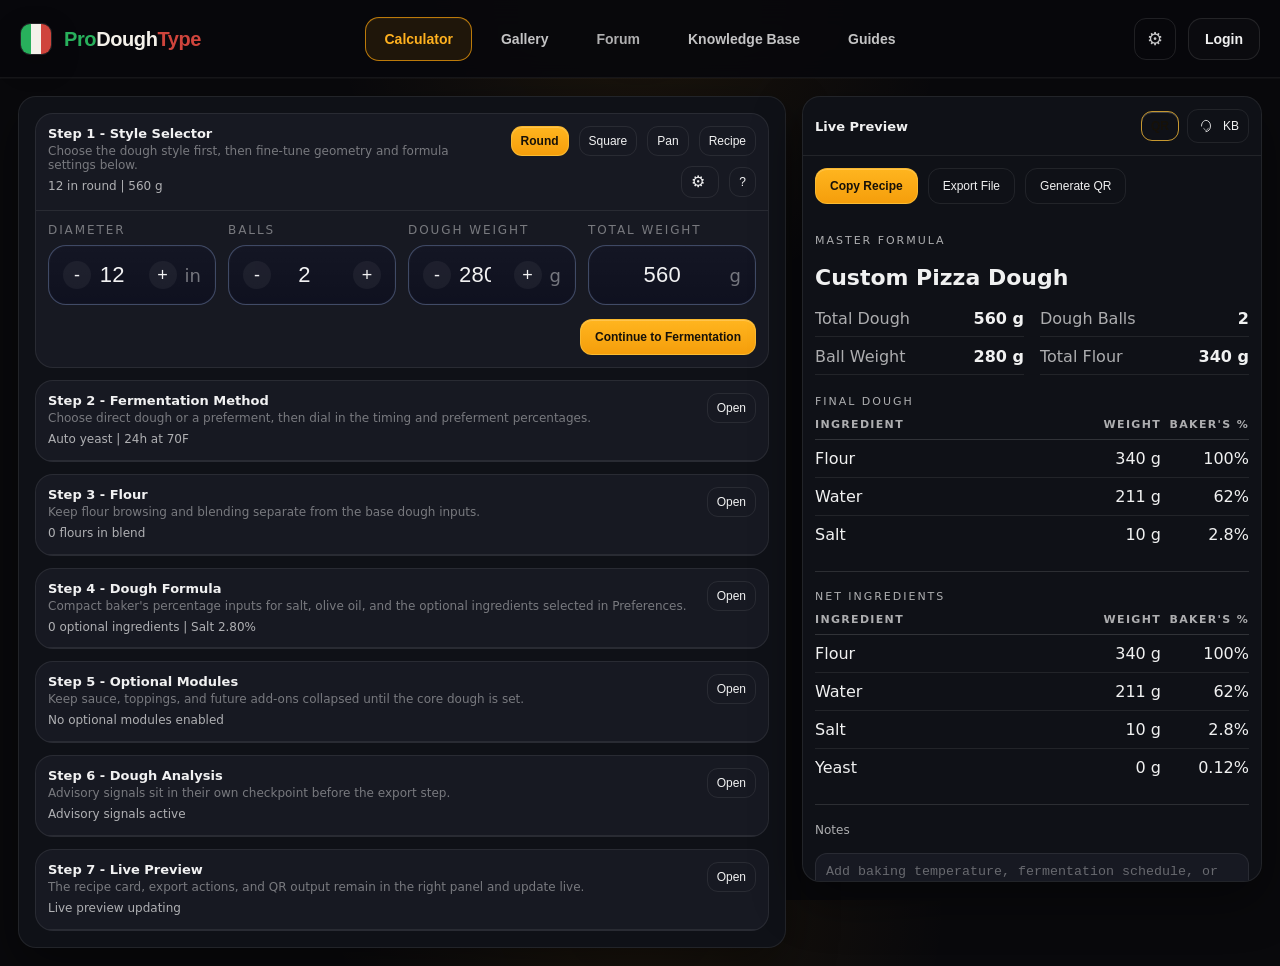
==== commit ed61bbb7: "redesign of UI" ====
--- a/index.html
+++ b/index.html
@@ -4,6 +4,7 @@
   <meta charset="utf-8" />
   <meta name="viewport" content="width=device-width, initial-scale=1" />
   <title>ProDoughType vNext</title>
+  <link rel="icon" type="image/png" href="./favicon.png" />
   <link rel="stylesheet" href="./app.css" />
 </head>
 
@@ -102,6 +103,16 @@
             <div class="list" id="kbResults"></div>
           </div>
         </div>
+
+        <div class="card hidden" id="sideCard">
+          <div class="cardhead">
+            <div class="cardtitle" id="sideCardTitle">Workspace</div>
+            <button class="btn ghost sm" id="btnBackToRecipe" type="button">
+              <span>Return to Recipe</span>
+            </button>
+          </div>
+          <div class="cardbody sidecardbody" id="sideCardBody"></div>
+        </div>
       </aside>
     </div>
   </div>
--- a/app.css
+++ b/app.css
@@ -188,7 +188,7 @@
 
 .layout{
   display:grid;
-  grid-template-columns: minmax(0, 1fr) 360px;
+  grid-template-columns: minmax(0, 1fr) 460px;
   gap: 16px;
   padding: 18px;
 }
@@ -211,6 +211,7 @@
   padding: 16px 16px 12px 16px;
   border-bottom: 1px solid var(--border);
 }
+body[data-hide-workflow-module="true"] .panelhead{ display:none; }
 .paneltitle{ font-size:16px; font-weight:700; }
 .panelsub{ font-size:12px; color: var(--muted2); margin-top:3px; }
 
@@ -332,6 +333,10 @@
 }
 .cardtitle{ font-weight:700; font-size:13px; }
 .cardbody{ padding: 12px; }
+.sidecardbody{
+  overflow: auto;
+  max-height: calc(100vh - 78px - 120px);
+}
 
 .hidden{ display:none !important; }
 
@@ -1245,6 +1250,14 @@
   justify-content: flex-end;
 }
 
+.wo-iconbtn{
+  min-width: 38px;
+  padding-left: 10px;
+  padding-right: 10px;
+  font-size: 16px;
+  line-height: 1;
+}
+
 .wo-step-actions {
   margin-top: 12px;
   justify-content: flex-end;
@@ -1266,6 +1279,227 @@
   grid-template-columns: repeat(2, minmax(0, 1fr));
 }
 
+.wo-round-foundation {
+  margin-bottom: 14px;
+}
+
+.wo-round-grid {
+  display: grid;
+  grid-template-columns: repeat(5, minmax(0, 1fr));
+  gap: 12px;
+}
+
+.wo-round-foundation:not(.is-square) .wo-round-grid {
+  grid-template-columns: repeat(4, minmax(0, 1fr));
+}
+
+.wo-round-field {
+  min-width: 0;
+}
+
+.wo-round-label {
+  display: block;
+  margin-bottom: 8px;
+  color: var(--muted2);
+  font-size: 12px;
+  letter-spacing: .16em;
+  text-transform: uppercase;
+}
+
+.wo-round-inputwrap {
+  display: flex;
+  align-items: center;
+  gap: 8px;
+  min-height: 60px;
+  padding: 0 14px;
+  border: 1px solid rgba(98, 114, 152, .58);
+  border-radius: 18px;
+  background:
+    linear-gradient(180deg, rgba(255,255,255,.04), rgba(255,255,255,.02)),
+    rgba(9, 12, 27, .9);
+  box-shadow: inset 0 0 0 1px rgba(255,255,255,.02);
+  transition: border-color .16s ease, background .16s ease;
+}
+
+.wo-round-inputwrap:hover,
+.wo-round-inputwrap.is-scrubbing {
+  border-color: rgba(245,158,11,.48);
+  background:
+    linear-gradient(180deg, rgba(245,158,11,.10), rgba(255,255,255,.03)),
+    rgba(9, 12, 27, .94);
+}
+
+.wo-round-input {
+  flex: 1;
+  min-width: 0;
+  height: auto;
+  padding: 0;
+  border: 0;
+  background: transparent;
+  box-shadow: none;
+  font-size: 22px;
+  letter-spacing: .01em;
+  text-align: center;
+}
+
+.wo-round-input:focus {
+  box-shadow: none;
+}
+
+.wo-round-stepper {
+  flex: 0 0 auto;
+  width: 28px;
+  height: 28px;
+  border: 0;
+  border-radius: 999px;
+  background: rgba(255,255,255,.05);
+  color: var(--text);
+  font-size: 18px;
+  line-height: 1;
+  cursor: pointer;
+}
+
+.wo-round-stepper:hover {
+  background: rgba(245,158,11,.18);
+  color: var(--accent-strong);
+}
+
+.wo-round-unit {
+  flex: 0 0 auto;
+  color: var(--muted2);
+  font-size: 18px;
+}
+
+.wo-ferment-shell {
+  border: 1px solid rgba(245,158,11,.7);
+  border-radius: 28px;
+  background: linear-gradient(180deg, rgba(8,10,21,.94), rgba(5,7,17,.98));
+  padding: 22px;
+}
+
+.wo-ferment-headline {
+  display: flex;
+  align-items: center;
+  gap: 16px;
+}
+
+.wo-ferment-badge {
+  width: 42px;
+  height: 42px;
+  border-radius: 999px;
+  display: grid;
+  place-items: center;
+  background: var(--accent);
+  color: #16110b;
+  font-weight: 700;
+}
+
+.wo-ferment-copy {
+  flex: 1;
+  min-width: 0;
+}
+
+.wo-ferment-title {
+  font-size: 18px;
+  font-weight: 700;
+}
+
+.wo-ferment-sub,
+.wo-ferment-status {
+  color: var(--muted2);
+}
+
+.wo-ferment-methods {
+  display: grid;
+  grid-template-columns: repeat(4, minmax(0, 1fr));
+  gap: 12px;
+  margin-top: 18px;
+}
+
+.wo-method-card {
+  display: flex;
+  flex-direction: column;
+  gap: 6px;
+  min-height: 120px;
+  justify-content: center;
+  padding: 16px;
+  border: 1px solid var(--border);
+  border-radius: 22px;
+  background: rgba(255,255,255,.03);
+  color: var(--text);
+  text-align: center;
+}
+
+.wo-method-card.is-active {
+  border-color: rgba(245,158,11,.8);
+  background: rgba(245,158,11,.18);
+}
+
+.wo-method-name {
+  font-size: 14px;
+  font-weight: 700;
+}
+
+.wo-method-note {
+  color: var(--muted2);
+  font-size: 12px;
+}
+
+.wo-ferment-slider-wrap {
+  margin-top: 18px;
+}
+
+.wo-ferment-slider-head,
+.wo-ferment-controls {
+  display: flex;
+  gap: 16px;
+}
+
+.wo-ferment-slider-head {
+  align-items: end;
+  justify-content: space-between;
+  margin-bottom: 10px;
+}
+
+.wo-ferment-label {
+  display: block;
+  margin-bottom: 8px;
+  font-size: 12px;
+  color: var(--text);
+  letter-spacing: .08em;
+  text-transform: uppercase;
+}
+
+.wo-ferment-slider {
+  width: 100%;
+  accent-color: var(--accent);
+}
+
+.wo-ferment-controls {
+  margin-top: 18px;
+}
+
+.wo-ferment-control {
+  flex: 1;
+  min-width: 0;
+}
+
+.wo-ferment-stepper {
+  display: flex;
+  align-items: center;
+  gap: 10px;
+  min-height: 54px;
+  padding: 0 12px;
+  border: 1px solid var(--border);
+  border-radius: 18px;
+  background: rgba(255,255,255,.03);
+}
+
+.wo-ferment-stepper:hover,
+.wo-ferment-stepper.is-scrubbing {
+  border-color: rgba(245,158,11,.48);
+}
+
 .wo-grid3 {
   grid-template-columns: repeat(3, minmax(0, 1fr));
 }
@@ -1321,6 +1555,28 @@
 .wo-library-title {
   font-weight: 700;
   font-size: 13px;
+}
+
+.wo-blend-row-minimal {
+  align-items: center;
+}
+
+.wo-blend-row-placeholder {
+  opacity: .92;
+}
+
+.wo-blend-copy {
+  min-width: 0;
+}
+
+.wo-blend-controls-minimal {
+  align-items: center;
+  min-width: min(460px, 100%);
+}
+
+.wo-blend-slider {
+  width: 180px;
+  accent-color: var(--accent);
 }
 
 .wo-blend-stats,
@@ -1406,12 +1662,21 @@
 
   .wo-grid2,
   .wo-grid3,
+  .wo-round-grid,
+  .wo-ferment-methods,
   .wo-blend-stats,
   .wo-summary-grid,
   .wo-prefs-grid {
     grid-template-columns: 1fr;
   }
 
+  .wo-ferment-headline,
+  .wo-ferment-slider-head,
+  .wo-ferment-controls {
+    flex-direction: column;
+    align-items: flex-start;
+  }
+
   .wo-blend-row,
   .wo-library-row,
   .wo-analysis-row {
@@ -1423,3 +1688,432 @@
     justify-content: flex-start;
   }
 }
+
+/* Work Order WWAD refinements */
+.wo-step.is-collapsed .stepbody {
+  display: none;
+}
+
+.wo-stephead {
+  display: flex;
+  justify-content: space-between;
+  align-items: flex-start;
+}
+
+.wo-stephead-copy {
+  display: flex;
+  flex-direction: column;
+  gap: 6px;
+  min-width: 0;
+}
+
+.wo-stephead-actions {
+  display: flex;
+  gap: 10px;
+  align-items: flex-start;
+  justify-content: flex-end;
+}
+
+.wo-step-mini {
+  font-size: 12px;
+  line-height: 1.4;
+}
+
+.wo-compact-row,
+.wo-formula-row {
+  display: flex;
+  justify-content: space-between;
+  gap: 12px;
+  align-items: center;
+}
+
+.wo-formula-list {
+  display: flex;
+  flex-direction: column;
+  gap: 10px;
+  margin-top: 12px;
+}
+
+.wo-formula-row {
+  padding: 12px;
+  border: 1px solid var(--border);
+  border-radius: 14px;
+  background: rgba(255,255,255,.03);
+}
+
+.wo-compact-label {
+  display: flex;
+  flex-direction: column;
+  gap: 4px;
+  min-width: 0;
+}
+
+.wo-compact-control {
+  display: flex;
+  flex-wrap: wrap;
+  justify-content: flex-end;
+  align-items: center;
+  gap: 8px;
+}
+
+.wo-compact-input {
+  width: 80px;
+  text-align: right;
+}
+
+.wo-compact-suffix {
+  min-width: 20px;
+  color: var(--muted);
+  font-size: 12px;
+}
+
+.wo-scrub {
+  border: 1px solid var(--border);
+  border-radius: 10px;
+  background: rgba(255,255,255,.03);
+  color: var(--muted);
+  font-size: 11px;
+  font-weight: 700;
+  letter-spacing: .04em;
+  text-transform: uppercase;
+  padding: 8px 10px;
+  cursor: ew-resize;
+}
+
+.wo-scrub.is-scrubbing {
+  border-color: rgba(245,158,11,.45);
+  background: rgba(245,158,11,.12);
+  color: var(--text);
+}
+
+.wo-formula-note {
+  margin-bottom: 12px;
+}
+
+@media (max-width: 980px) {
+  .wo-stephead,
+  .wo-stephead-actions,
+  .wo-compact-row,
+  .wo-formula-row {
+    flex-direction: column;
+    align-items: flex-start;
+  }
+
+  .wo-stephead-actions,
+  .wo-compact-control {
+    justify-content: flex-start;
+  }
+}
+
+#btnReminderQR {
+  color: #161109;
+  font-weight: 700;
+}
+
+#btnReminderQR span {
+  color: inherit;
+}
+
+.wo-pref-stack {
+  gap: 16px;
+}
+
+.wo-pref-section {
+  min-height: 100%;
+}
+
+.wo-radio-row {
+  display: grid;
+  grid-template-columns: repeat(2, minmax(0, 1fr));
+  gap: 10px;
+}
+
+.wo-radio-card {
+  display: flex;
+  align-items: center;
+  gap: 10px;
+  padding: 12px 14px;
+  border: 1px solid var(--border);
+  border-radius: 14px;
+  background: rgba(255,255,255,.02);
+}
+
+.wo-radio-card input {
+  accent-color: var(--accent);
+}
+
+.wo-pref-status {
+  line-height: 1.5;
+}
+
+.wo-selection-list {
+  display: flex;
+  flex-direction: column;
+  gap: 10px;
+}
+
+.wo-selection-group {
+  display: flex;
+  flex-direction: column;
+  gap: 10px;
+}
+
+.wo-selection-grouphead,
+.wo-sheet-sectionhead,
+.wo-sheet-kicker {
+  letter-spacing: .18em;
+  text-transform: uppercase;
+}
+
+.wo-selection-grouphead {
+  color: var(--muted);
+  font-size: 11px;
+}
+
+.wo-selection-row {
+  display: flex;
+  justify-content: space-between;
+  gap: 12px;
+  align-items: flex-start;
+  padding-bottom: 10px;
+  border-bottom: 1px solid rgba(255,255,255,.08);
+}
+
+.wo-selection-row:last-child {
+  border-bottom: 0;
+  padding-bottom: 0;
+}
+
+.wo-selection-title {
+  font-weight: 700;
+  color: var(--text);
+}
+
+.wo-selection-tag {
+  display: inline-flex;
+  align-items: center;
+  min-height: 24px;
+  padding: 0 10px;
+  border-radius: 999px;
+  border: 1px solid rgba(245,158,11,.22);
+  background: rgba(245,158,11,.08);
+  color: var(--accent-strong);
+  font-size: 11px;
+  font-weight: 700;
+  white-space: nowrap;
+}
+
+.wo-modal-checklist {
+  display: flex;
+  flex-direction: column;
+  gap: 14px;
+  max-height: 48vh;
+  overflow: auto;
+  padding-right: 4px;
+}
+
+.wo-checklist-group {
+  display: flex;
+  flex-direction: column;
+  gap: 8px;
+}
+
+.wo-checklist-grouphead {
+  color: var(--muted);
+  font-size: 11px;
+  letter-spacing: .18em;
+  text-transform: uppercase;
+}
+
+.wo-checklist-row {
+  display: flex;
+  justify-content: space-between;
+  gap: 12px;
+  align-items: flex-start;
+  padding: 12px 14px;
+  border: 1px solid var(--border);
+  border-radius: 14px;
+  background: rgba(255,255,255,.02);
+}
+
+.wo-checklist-main {
+  display: flex;
+  gap: 12px;
+  align-items: flex-start;
+}
+
+.wo-checklist-main input {
+  margin-top: 3px;
+  accent-color: var(--accent);
+}
+
+.wo-checklist-main strong,
+.wo-checklist-main .muted {
+  display: block;
+}
+
+.wo-checklist-actions {
+  display: flex;
+  align-items: center;
+  gap: 8px;
+  flex-wrap: wrap;
+  justify-content: flex-end;
+}
+
+.wo-modal-form {
+  padding-top: 12px;
+  border-top: 1px solid rgba(255,255,255,.08);
+}
+
+.wo-modal-formhead {
+  margin-bottom: 12px;
+  font-size: 12px;
+  font-weight: 800;
+  letter-spacing: .14em;
+  text-transform: uppercase;
+  color: var(--muted);
+}
+
+.wo-template-browser {
+  display: grid;
+  grid-template-columns: repeat(auto-fit, minmax(220px, 1fr));
+  gap: 12px;
+}
+
+.sidecardbody .wo-template-browser {
+  grid-template-columns: repeat(auto-fit, minmax(160px, 1fr));
+  gap: 10px;
+}
+
+.sidecardbody .wo-template-option {
+  padding: 12px;
+}
+
+.wo-formula-sheet {
+  display: flex;
+  flex-direction: column;
+  gap: 18px;
+  padding: 18px 0 6px;
+}
+
+.wo-sheet-kicker {
+  color: var(--muted);
+  font-size: 11px;
+}
+
+.wo-sheet-title {
+  margin: 0;
+  font-size: 22px;
+  line-height: 1.2;
+}
+
+.wo-sheet-meta {
+  display: grid;
+  grid-template-columns: repeat(2, minmax(0, 1fr));
+  gap: 10px 16px;
+  padding-bottom: 2px;
+}
+
+.wo-sheet-meta-row {
+  display: flex;
+  justify-content: space-between;
+  gap: 12px;
+  padding-bottom: 8px;
+  border-bottom: 1px solid rgba(255,255,255,.08);
+  font-variant-numeric: tabular-nums;
+}
+
+.wo-sheet-meta-row span {
+  color: var(--muted);
+}
+
+.wo-sheet-meta-row strong {
+  text-align: right;
+}
+
+.wo-sheet-section {
+  display: flex;
+  flex-direction: column;
+  gap: 10px;
+}
+
+.wo-sheet-sectionhead {
+  color: var(--muted);
+  font-size: 11px;
+}
+
+.wo-sheet-divider {
+  height: 1px;
+  background: rgba(255,255,255,.12);
+}
+
+.wo-formula-table {
+  width: 100%;
+  border-collapse: collapse;
+  table-layout: fixed;
+  font-variant-numeric: tabular-nums;
+}
+
+.wo-formula-table thead th {
+  padding: 0 0 8px;
+  border-bottom: 1px solid rgba(255,255,255,.14);
+  color: var(--muted);
+  font-size: 11px;
+  font-weight: 700;
+  letter-spacing: .12em;
+  text-transform: uppercase;
+}
+
+.wo-formula-table tbody td {
+  padding: 9px 0;
+  border-bottom: 1px solid rgba(255,255,255,.08);
+}
+
+.wo-formula-table tbody tr:last-child td {
+  border-bottom: 0;
+}
+
+.wo-formula-table th:nth-child(1),
+.wo-formula-table td:nth-child(1) {
+  text-align: left;
+}
+
+.wo-formula-table th:nth-child(2),
+.wo-formula-table td:nth-child(2),
+.wo-formula-table th:nth-child(3),
+.wo-formula-table td:nth-child(3) {
+  width: 88px;
+  text-align: right;
+}
+
+.wo-sheet-total {
+  font-variant-numeric: tabular-nums;
+  color: var(--muted);
+}
+
+.wo-preview-notes {
+  min-height: 120px;
+  resize: vertical;
+  font-variant-numeric: tabular-nums;
+}
+
+@media (max-width: 980px) {
+  .wo-radio-row,
+  .wo-sheet-meta {
+    grid-template-columns: 1fr;
+  }
+
+  .wo-selection-row,
+  .wo-checklist-row,
+  .wo-checklist-actions {
+    flex-direction: column;
+    align-items: flex-start;
+  }
+
+  .wo-formula-table th:nth-child(2),
+  .wo-formula-table td:nth-child(2),
+  .wo-formula-table th:nth-child(3),
+  .wo-formula-table td:nth-child(3) {
+    width: 76px;
+  }
+}
